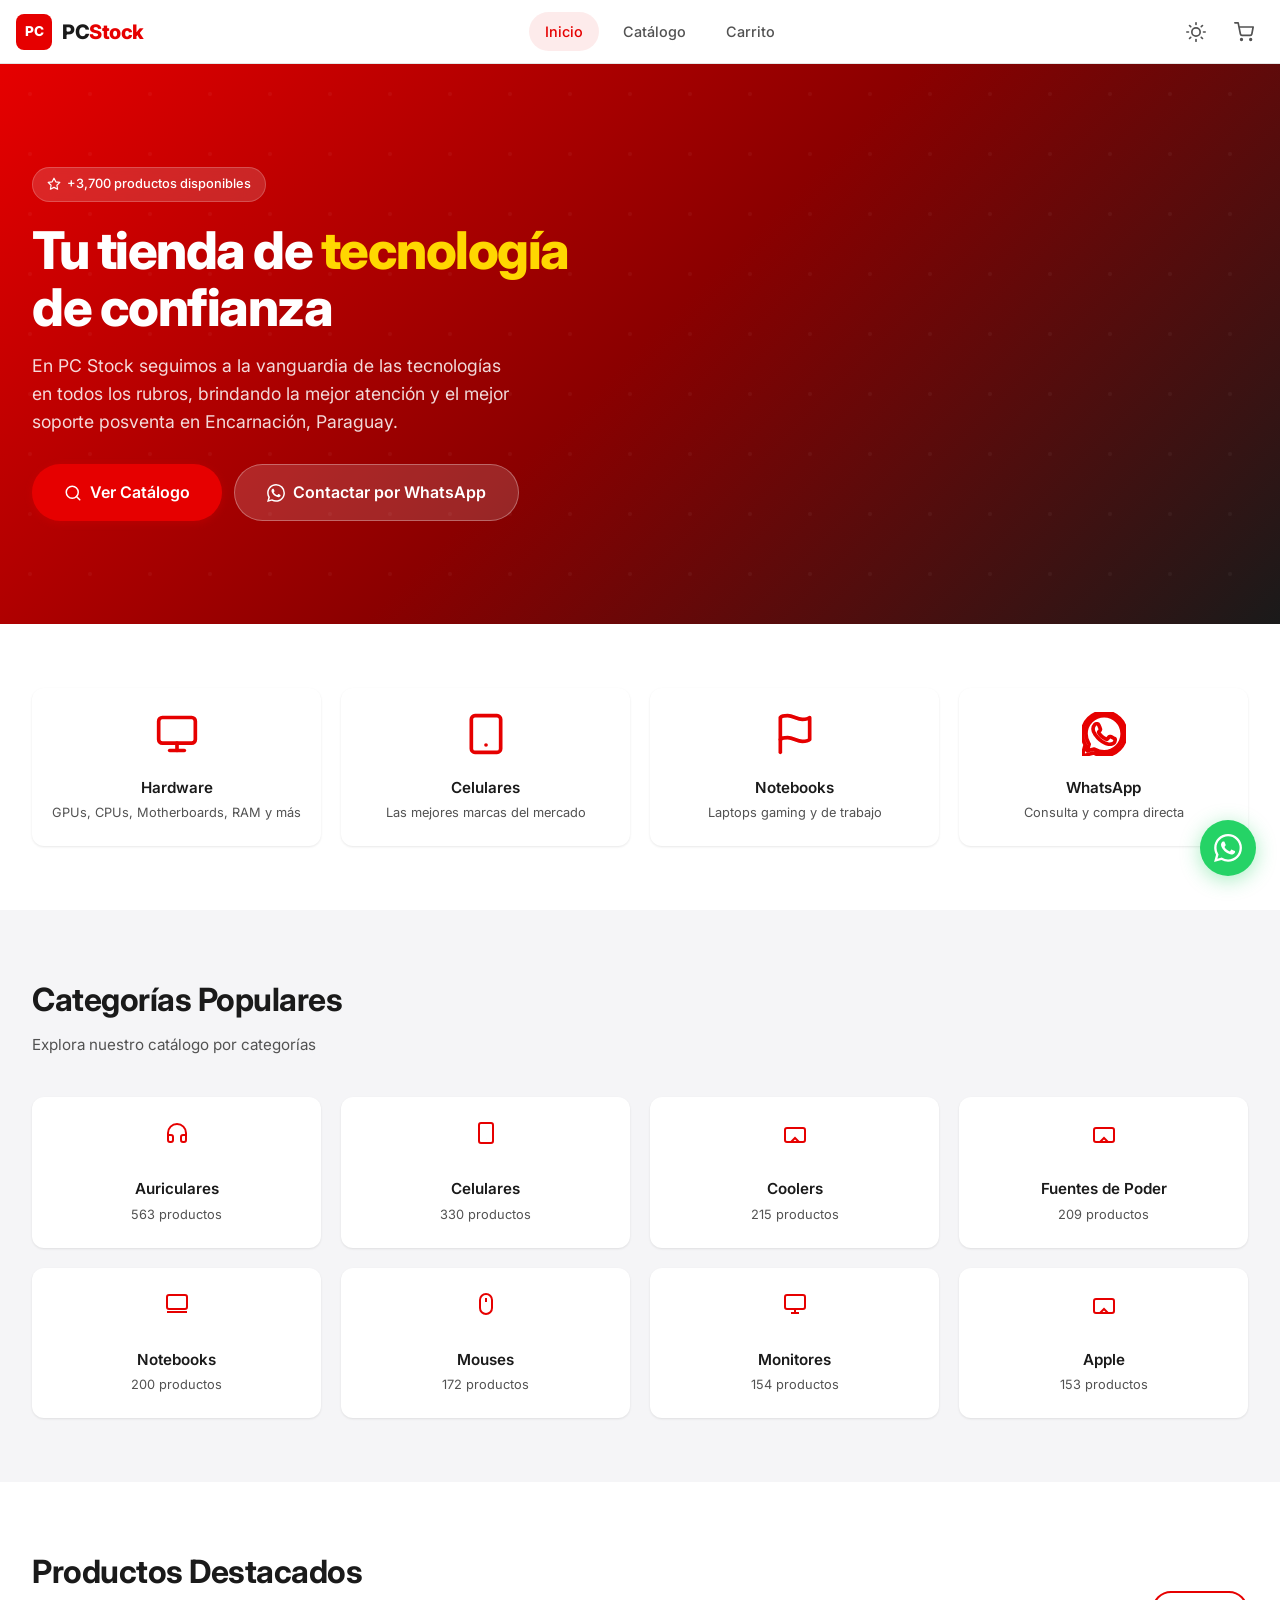
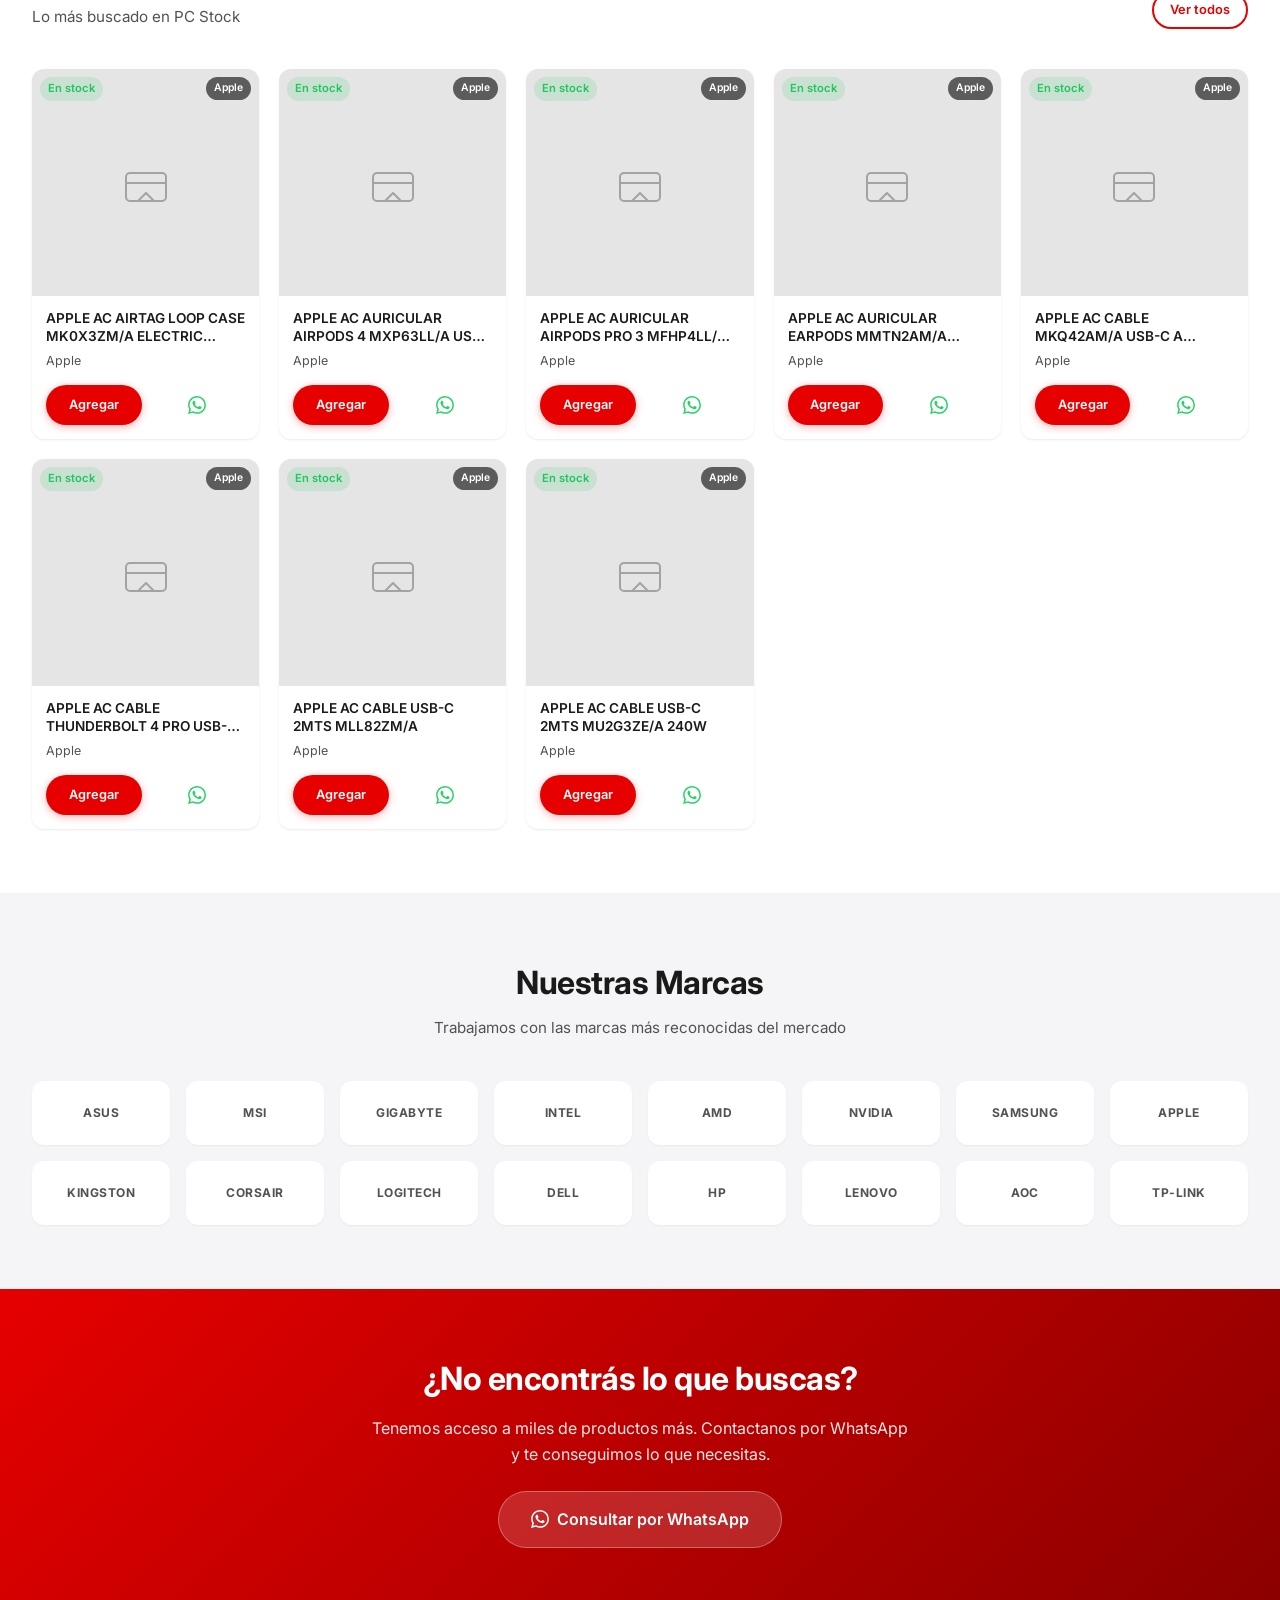
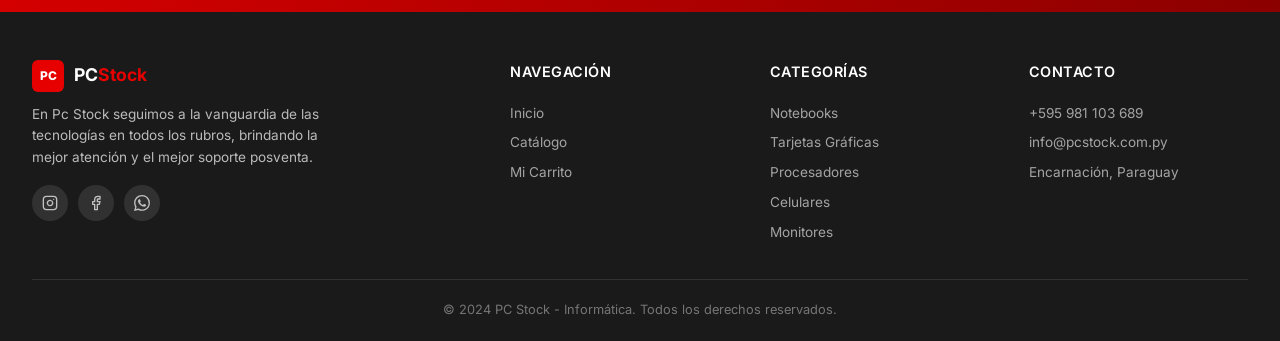
==== index.html @ 485fb44c "feat: catálogo completo PC Stock - 3720 productos, búsqueda, filtros, carrito, WhatsApp" ====
<!DOCTYPE html>
<html lang="es" data-theme="light">
<head>
  <meta charset="UTF-8">
  <meta name="viewport" content="width=device-width, initial-scale=1.0">
  <meta name="description" content="PC Stock - Tu tienda de tecnología y computación en Encarnación, Paraguay. Catálogo de productos de hardware, notebooks, celulares y más.">
  <meta name="theme-color" content="#E60000">
  <title>PC Stock - Tecnología y Computación | Encarnación, Paraguay</title>
  <link rel="icon" type="image/png" href="assets/images/favicon.png">
  <link rel="preconnect" href="https://fonts.googleapis.com">
  <link rel="preconnect" href="https://fonts.gstatic.com" crossorigin>
  <link href="https://fonts.googleapis.com/css2?family=Inter:wght@400;500;600;700;800&display=swap" rel="stylesheet">
  <link rel="stylesheet" href="assets/css/style.css">
</head>
<body>
  <!-- Header -->
  <header class="header" id="header">
    <div class="header-inner">
      <a href="index.html" class="header-logo" aria-label="PC Stock - Inicio">
        <div class="header-logo-icon">PC</div>
        <div class="header-logo-text">PC<span>Stock</span></div>
      </a>

      <nav class="header-nav" aria-label="Navegación principal">
        <a href="index.html" class="active">Inicio</a>
        <a href="catalogo.html">Catálogo</a>
        <a href="carrito.html">Carrito</a>
      </nav>

      <div class="header-actions">
        <button class="btn-icon" id="themeToggle" aria-label="Cambiar tema">
          <svg class="sun-icon" xmlns="http://www.w3.org/2000/svg" width="20" height="20" viewBox="0 0 24 24" fill="none" stroke="currentColor" stroke-width="2" stroke-linecap="round" stroke-linejoin="round"><circle cx="12" cy="12" r="5"/><line x1="12" y1="1" x2="12" y2="3"/><line x1="12" y1="21" x2="12" y2="23"/><line x1="4.22" y1="4.22" x2="5.64" y2="5.64"/><line x1="18.36" y1="18.36" x2="19.78" y2="19.78"/><line x1="1" y1="12" x2="3" y2="12"/><line x1="21" y1="12" x2="23" y2="12"/><line x1="4.22" y1="19.78" x2="5.64" y2="18.36"/><line x1="18.36" y1="5.64" x2="19.78" y2="4.22"/></svg>
          <svg class="moon-icon" style="display:none" xmlns="http://www.w3.org/2000/svg" width="20" height="20" viewBox="0 0 24 24" fill="none" stroke="currentColor" stroke-width="2" stroke-linecap="round" stroke-linejoin="round"><path d="M21 12.79A9 9 0 1 1 11.21 3 7 7 0 0 0 21 12.79z"/></svg>
        </button>
        <a href="carrito.html" class="btn-icon" aria-label="Carrito de compras">
          <svg xmlns="http://www.w3.org/2000/svg" width="20" height="20" viewBox="0 0 24 24" fill="none" stroke="currentColor" stroke-width="2" stroke-linecap="round" stroke-linejoin="round"><circle cx="9" cy="21" r="1"/><circle cx="20" cy="21" r="1"/><path d="M1 1h4l2.68 13.39a2 2 0 0 0 2 1.61h9.72a2 2 0 0 0 2-1.61L23 6H6"/></svg>
          <span class="cart-badge" id="cartBadgeHome">0</span>
        </a>
        <button class="mobile-menu-btn" id="mobileMenuBtn" aria-label="Abrir menú" aria-expanded="false">
          <svg xmlns="http://www.w3.org/2000/svg" width="22" height="22" viewBox="0 0 24 24" fill="none" stroke="currentColor" stroke-width="2" stroke-linecap="round" stroke-linejoin="round"><line x1="3" y1="6" x2="21" y2="6"/><line x1="3" y1="12" x2="21" y2="12"/><line x1="3" y1="18" x2="21" y2="18"/></svg>
        </button>
      </div>
    </div>

    <!-- Mobile Nav -->
    <nav class="mobile-nav" id="mobileNav" aria-label="Navegación móvil">
      <a href="index.html">
        <svg xmlns="http://www.w3.org/2000/svg" width="20" height="20" viewBox="0 0 24 24" fill="none" stroke="currentColor" stroke-width="2" stroke-linecap="round" stroke-linejoin="round"><path d="M3 9l9-7 9 7v11a2 2 0 0 1-2 2H5a2 2 0 0 1-2-2z"/><polyline points="9 22 9 12 15 12 15 22"/></svg>
        Inicio
      </a>
      <a href="catalogo.html">
        <svg xmlns="http://www.w3.org/2000/svg" width="20" height="20" viewBox="0 0 24 24" fill="none" stroke="currentColor" stroke-width="2" stroke-linecap="round" stroke-linejoin="round"><rect x="3" y="3" width="7" height="7"/><rect x="14" y="3" width="7" height="7"/><rect x="14" y="14" width="7" height="7"/><rect x="3" y="14" width="7" height="7"/></svg>
        Catálogo
      </a>
      <a href="carrito.html">
        <svg xmlns="http://www.w3.org/2000/svg" width="20" height="20" viewBox="0 0 24 24" fill="none" stroke="currentColor" stroke-width="2" stroke-linecap="round" stroke-linejoin="round"><circle cx="9" cy="21" r="1"/><circle cx="20" cy="21" r="1"/><path d="M1 1h4l2.68 13.39a2 2 0 0 0 2 1.61h9.72a2 2 0 0 0 2-1.61L23 6H6"/></svg>
        Carrito
      </a>
    </nav>
  </header>

  <main>
    <!-- Hero Section -->
    <section class="hero">
      <div class="container">
        <div class="hero-content">
          <div class="hero-badge">
            <svg xmlns="http://www.w3.org/2000/svg" width="14" height="14" viewBox="0 0 24 24" fill="none" stroke="currentColor" stroke-width="2" stroke-linecap="round" stroke-linejoin="round"><polygon points="12 2 15.09 8.26 22 9.27 17 14.14 18.18 21.02 12 17.77 5.82 21.02 7 14.14 2 9.27 8.91 8.26 12 2"/></svg>
            +3,700 productos disponibles
          </div>
          <h1 class="hero-title">
            Tu tienda de <span class="highlight">tecnología</span> de confianza
          </h1>
          <p class="hero-description">
            En PC Stock seguimos a la vanguardia de las tecnologías en todos los rubros, brindando la mejor atención y el mejor soporte posventa en Encarnación, Paraguay.
          </p>
          <div class="hero-actions">
            <a href="catalogo.html" class="btn btn-primary btn-lg">
              <svg xmlns="http://www.w3.org/2000/svg" width="18" height="18" viewBox="0 0 24 24" fill="none" stroke="currentColor" stroke-width="2" stroke-linecap="round" stroke-linejoin="round"><circle cx="11" cy="11" r="8"/><line x1="21" y1="21" x2="16.65" y2="16.65"/></svg>
              Ver Catálogo
            </a>
            <a href="https://wa.me/595981103689?text=Hola%2C%20quiero%20información%20sobre%20productos" target="_blank" rel="noopener" class="btn btn-secondary btn-lg">
              <svg xmlns="http://www.w3.org/2000/svg" width="18" height="18" viewBox="0 0 24 24" fill="currentColor"><path d="M17.472 14.382c-.297-.149-1.758-.867-2.03-.967-.273-.099-.471-.148-.67.15-.197.297-.767.966-.94 1.164-.173.199-.347.223-.644.075-.297-.15-1.255-.463-2.39-1.475-.883-.788-1.48-1.761-1.653-2.059-.173-.297-.018-.458.13-.606.134-.133.298-.347.446-.52.149-.174.198-.298.298-.497.099-.198.05-.371-.025-.52-.075-.149-.669-1.612-.916-2.207-.242-.579-.487-.5-.669-.51-.173-.008-.371-.01-.57-.01-.198 0-.52.074-.792.372-.272.297-1.04 1.016-1.04 2.479 0 1.462 1.065 2.875 1.213 3.074.149.198 2.096 3.2 5.077 4.487.709.306 1.262.489 1.694.625.712.227 1.36.195 1.871.118.571-.085 1.758-.719 2.006-1.413.248-.694.248-1.289.173-1.413-.074-.124-.272-.198-.57-.347m-5.421 7.403h-.004a9.87 9.87 0 01-5.031-1.378l-.361-.214-3.741.982.998-3.648-.235-.374a9.86 9.86 0 01-1.51-5.26c.001-5.45 4.436-9.884 9.888-9.884 2.64 0 5.122 1.03 6.988 2.898a9.825 9.825 0 012.893 6.994c-.003 5.45-4.437 9.884-9.885 9.884m8.413-18.297A11.815 11.815 0 0012.05 0C5.495 0 .16 5.335.157 11.892c0 2.096.547 4.142 1.588 5.945L.057 24l6.305-1.654a11.882 11.882 0 005.683 1.448h.005c6.554 0 11.89-5.335 11.893-11.893a11.821 11.821 0 00-3.48-8.413z"/></svg>
              Contactar por WhatsApp
            </a>
          </div>
        </div>
      </div>
    </section>

    <!-- Features Section -->
    <section class="section" style="background: var(--bg-card);">
      <div class="container">
        <div class="features-grid">
          <div class="feature-card">
            <svg class="feature-icon" xmlns="http://www.w3.org/2000/svg" viewBox="0 0 24 24" fill="none" stroke="currentColor" stroke-width="2" stroke-linecap="round" stroke-linejoin="round"><rect x="2" y="3" width="20" height="14" rx="2" ry="2"/><line x1="8" y1="21" x2="16" y2="21"/><line x1="12" y1="17" x2="12" y2="21"/></svg>
            <h3>Hardware</h3>
            <p>GPUs, CPUs, Motherboards, RAM y más</p>
          </div>
          <div class="feature-card">
            <svg class="feature-icon" xmlns="http://www.w3.org/2000/svg" viewBox="0 0 24 24" fill="none" stroke="currentColor" stroke-width="2" stroke-linecap="round" stroke-linejoin="round"><rect x="4" y="2" width="16" height="20" rx="2" ry="2"/><line x1="12" y1="18" x2="12.01" y2="18"/></svg>
            <h3>Celulares</h3>
            <p>Las mejores marcas del mercado</p>
          </div>
          <div class="feature-card">
            <svg class="feature-icon" xmlns="http://www.w3.org/2000/svg" viewBox="0 0 24 24" fill="none" stroke="currentColor" stroke-width="2" stroke-linecap="round" stroke-linejoin="round"><path d="M4 15s1-1 4-1 5 2 8 2 4-1 4-1V3s-1 1-4 1-5-2-8-2-4 1-4 1z"/><line x1="4" y1="22" x2="4" y2="15"/></svg>
            <h3>Notebooks</h3>
            <p>Laptops gaming y de trabajo</p>
          </div>
          <div class="feature-card">
            <svg class="feature-icon" xmlns="http://www.w3.org/2000/svg" viewBox="0 0 24 24" fill="none" stroke="currentColor" stroke-width="2" stroke-linecap="round" stroke-linejoin="round"><path d="M17.472 14.382c-.297-.149-1.758-.867-2.03-.967-.273-.099-.471-.148-.67.15-.197.297-.767.966-.94 1.164-.173.199-.347.223-.644.075-.297-.15-1.255-.463-2.39-1.475-.883-.788-1.48-1.761-1.653-2.059-.173-.297-.018-.458.13-.606.134-.133.298-.347.446-.52.149-.174.198-.298.298-.497.099-.198.05-.371-.025-.52-.075-.149-.669-1.612-.916-2.207-.242-.579-.487-.5-.669-.51-.173-.008-.371-.01-.57-.01-.198 0-.52.074-.792.372-.272.297-1.04 1.016-1.04 2.479 0 1.462 1.065 2.875 1.213 3.074.149.198 2.096 3.2 5.077 4.487.709.306 1.262.489 1.694.625.712.227 1.36.195 1.871.118.571-.085 1.758-.719 2.006-1.413.248-.694.248-1.289.173-1.413-.074-.124-.272-.198-.57-.347m-5.421 7.403h-.004a9.87 9.87 0 01-5.031-1.378l-.361-.214-3.741.982.998-3.648-.235-.374a9.86 9.86 0 01-1.51-5.26c.001-5.45 4.436-9.884 9.888-9.884 2.64 0 5.122 1.03 6.988 2.898a9.825 9.825 0 012.893 6.994c-.003 5.45-4.437 9.884-9.885 9.884m8.413-18.297A11.815 11.815 0 0012.05 0C5.495 0 .16 5.335.157 11.892c0 2.096.547 4.142 1.588 5.945L.057 24l6.305-1.654a11.882 11.882 0 005.683 1.448h.005c6.554 0 11.89-5.335 11.893-11.893a11.821 11.821 0 00-3.48-8.413z"/></svg>
            <h3>WhatsApp</h3>
            <p>Consulta y compra directa</p>
          </div>
        </div>
      </div>
    </section>

    <!-- Popular Categories -->
    <section class="section">
      <div class="container">
        <div class="section-header">
          <h2 class="section-title">Categorías Populares</h2>
          <p class="section-subtitle">Explora nuestro catálogo por categorías</p>
        </div>
        <div class="features-grid" id="homeCategories">
          <!-- Rendered by JS -->
        </div>
      </div>
    </section>

    <!-- Featured Products -->
    <section class="section" style="background: var(--bg-card);">
      <div class="container">
        <div class="section-header" style="display:flex; justify-content:space-between; align-items:flex-end; flex-wrap:wrap; gap:12px;">
          <div>
            <h2 class="section-title">Productos Destacados</h2>
            <p class="section-subtitle">Lo más buscado en PC Stock</p>
          </div>
          <a href="catalogo.html" class="btn btn-outline btn-sm">Ver todos</a>
        </div>
        <div class="product-grid" id="featuredProducts">
          <!-- Skeleton loading -->
          <div class="skeleton-card"><div class="skeleton skeleton-image"></div><div class="skeleton-body"><div class="skeleton skeleton-text"></div><div class="skeleton skeleton-text-sm"></div><div class="skeleton skeleton-btn"></div></div></div>
          <div class="skeleton-card"><div class="skeleton skeleton-image"></div><div class="skeleton-body"><div class="skeleton skeleton-text"></div><div class="skeleton skeleton-text-sm"></div><div class="skeleton skeleton-btn"></div></div></div>
          <div class="skeleton-card"><div class="skeleton skeleton-image"></div><div class="skeleton-body"><div class="skeleton skeleton-text"></div><div class="skeleton skeleton-text-sm"></div><div class="skeleton skeleton-btn"></div></div></div>
          <div class="skeleton-card"><div class="skeleton skeleton-image"></div><div class="skeleton-body"><div class="skeleton skeleton-text"></div><div class="skeleton skeleton-text-sm"></div><div class="skeleton skeleton-btn"></div></div></div>
        </div>
      </div>
    </section>

    <!-- Brands Section -->
    <section class="section">
      <div class="container">
        <div class="section-header text-center">
          <h2 class="section-title">Nuestras Marcas</h2>
          <p class="section-subtitle" style="margin: 0 auto;">Trabajamos con las marcas más reconocidas del mercado</p>
        </div>
        <div class="brands-grid" id="brandsGrid">
          <div class="brand-item">ASUS</div>
          <div class="brand-item">MSI</div>
          <div class="brand-item">Gigabyte</div>
          <div class="brand-item">Intel</div>
          <div class="brand-item">AMD</div>
          <div class="brand-item">NVIDIA</div>
          <div class="brand-item">Samsung</div>
          <div class="brand-item">Apple</div>
          <div class="brand-item">Kingston</div>
          <div class="brand-item">Corsair</div>
          <div class="brand-item">Logitech</div>
          <div class="brand-item">Dell</div>
          <div class="brand-item">HP</div>
          <div class="brand-item">Lenovo</div>
          <div class="brand-item">AOC</div>
          <div class="brand-item">TP-Link</div>
        </div>
      </div>
    </section>

    <!-- CTA Section -->
    <section class="section" style="background: linear-gradient(135deg, var(--color-primary) 0%, #8B0000 100%); color: white;">
      <div class="container" style="text-align: center; max-width: 600px;">
        <h2 class="section-title" style="color: white; margin-bottom: 12px;">¿No encontrás lo que buscas?</h2>
        <p style="font-size: 1rem; opacity: 0.9; margin-bottom: 24px; line-height: 1.6;">
          Tenemos acceso a miles de productos más. Contactanos por WhatsApp y te conseguimos lo que necesitas.
        </p>
        <a href="https://wa.me/595981103689?text=Hola%2C%20busco%20un%20producto%20que%20no%20vi%20en%20el%20catálogo" target="_blank" rel="noopener" class="btn btn-secondary btn-lg">
          <svg xmlns="http://www.w3.org/2000/svg" width="18" height="18" viewBox="0 0 24 24" fill="currentColor"><path d="M17.472 14.382c-.297-.149-1.758-.867-2.03-.967-.273-.099-.471-.148-.67.15-.197.297-.767.966-.94 1.164-.173.199-.347.223-.644.075-.297-.15-1.255-.463-2.39-1.475-.883-.788-1.48-1.761-1.653-2.059-.173-.297-.018-.458.13-.606.134-.133.298-.347.446-.52.149-.174.198-.298.298-.497.099-.198.05-.371-.025-.52-.075-.149-.669-1.612-.916-2.207-.242-.579-.487-.5-.669-.51-.173-.008-.371-.01-.57-.01-.198 0-.52.074-.792.372-.272.297-1.04 1.016-1.04 2.479 0 1.462 1.065 2.875 1.213 3.074.149.198 2.096 3.2 5.077 4.487.709.306 1.262.489 1.694.625.712.227 1.36.195 1.871.118.571-.085 1.758-.719 2.006-1.413.248-.694.248-1.289.173-1.413-.074-.124-.272-.198-.57-.347m-5.421 7.403h-.004a9.87 9.87 0 01-5.031-1.378l-.361-.214-3.741.982.998-3.648-.235-.374a9.86 9.86 0 01-1.51-5.26c.001-5.45 4.436-9.884 9.888-9.884 2.64 0 5.122 1.03 6.988 2.898a9.825 9.825 0 012.893 6.994c-.003 5.45-4.437 9.884-9.885 9.884m8.413-18.297A11.815 11.815 0 0012.05 0C5.495 0 .16 5.335.157 11.892c0 2.096.547 4.142 1.588 5.945L.057 24l6.305-1.654a11.882 11.882 0 005.683 1.448h.005c6.554 0 11.89-5.335 11.893-11.893a11.821 11.821 0 00-3.48-8.413z"/></svg>
          Consultar por WhatsApp
        </a>
      </div>
    </section>
  </main>

  <!-- Footer -->
  <footer class="footer">
    <div class="container">
      <div class="footer-grid">
        <div>
          <div class="footer-brand">
            <div class="footer-brand-icon">PC</div>
            <div class="footer-brand-text">PC<span>Stock</span></div>
          </div>
          <p class="footer-desc">En Pc Stock seguimos a la vanguardia de las tecnologías en todos los rubros, brindando la mejor atención y el mejor soporte posventa.</p>
          <div class="footer-social">
            <a href="https://www.instagram.com/pcstockpy/" target="_blank" rel="noopener" aria-label="Instagram">
              <svg xmlns="http://www.w3.org/2000/svg" width="16" height="16" viewBox="0 0 24 24" fill="none" stroke="currentColor" stroke-width="2" stroke-linecap="round" stroke-linejoin="round"><rect x="2" y="2" width="20" height="20" rx="5" ry="5"/><path d="M16 11.37A4 4 0 1 1 12.63 8 4 4 0 0 1 16 11.37z"/><line x1="17.5" y1="6.5" x2="17.51" y2="6.5"/></svg>
            </a>
            <a href="https://www.facebook.com/pcstockpy" target="_blank" rel="noopener" aria-label="Facebook">
              <svg xmlns="http://www.w3.org/2000/svg" width="16" height="16" viewBox="0 0 24 24" fill="none" stroke="currentColor" stroke-width="2" stroke-linecap="round" stroke-linejoin="round"><path d="M18 2h-3a5 5 0 0 0-5 5v3H7v4h3v8h4v-8h3l1-4h-4V7a1 1 0 0 1 1-1h3z"/></svg>
            </a>
            <a href="https://wa.me/595981103689" target="_blank" rel="noopener" aria-label="WhatsApp">
              <svg xmlns="http://www.w3.org/2000/svg" width="16" height="16" viewBox="0 0 24 24" fill="currentColor"><path d="M17.472 14.382c-.297-.149-1.758-.867-2.03-.967-.273-.099-.471-.148-.67.15-.197.297-.767.966-.94 1.164-.173.199-.347.223-.644.075-.297-.15-1.255-.463-2.39-1.475-.883-.788-1.48-1.761-1.653-2.059-.173-.297-.018-.458.13-.606.134-.133.298-.347.446-.52.149-.174.198-.298.298-.497.099-.198.05-.371-.025-.52-.075-.149-.669-1.612-.916-2.207-.242-.579-.487-.5-.669-.51-.173-.008-.371-.01-.57-.01-.198 0-.52.074-.792.372-.272.297-1.04 1.016-1.04 2.479 0 1.462 1.065 2.875 1.213 3.074.149.198 2.096 3.2 5.077 4.487.709.306 1.262.489 1.694.625.712.227 1.36.195 1.871.118.571-.085 1.758-.719 2.006-1.413.248-.694.248-1.289.173-1.413-.074-.124-.272-.198-.57-.347m-5.421 7.403h-.004a9.87 9.87 0 01-5.031-1.378l-.361-.214-3.741.982.998-3.648-.235-.374a9.86 9.86 0 01-1.51-5.26c.001-5.45 4.436-9.884 9.888-9.884 2.64 0 5.122 1.03 6.988 2.898a9.825 9.825 0 012.893 6.994c-.003 5.45-4.437 9.884-9.885 9.884m8.413-18.297A11.815 11.815 0 0012.05 0C5.495 0 .16 5.335.157 11.892c0 2.096.547 4.142 1.588 5.945L.057 24l6.305-1.654a11.882 11.882 0 005.683 1.448h.005c6.554 0 11.89-5.335 11.893-11.893a11.821 11.821 0 00-3.48-8.413z"/></svg>
            </a>
          </div>
        </div>
        <div>
          <h3 class="footer-title">Navegación</h3>
          <div class="footer-links">
            <a href="index.html">Inicio</a>
            <a href="catalogo.html">Catálogo</a>
            <a href="carrito.html">Mi Carrito</a>
          </div>
        </div>
        <div>
          <h3 class="footer-title">Categorías</h3>
          <div class="footer-links">
            <a href="catalogo.html?cat=Notebooks">Notebooks</a>
            <a href="catalogo.html?cat=Tarjetas+Gráficas">Tarjetas Gráficas</a>
            <a href="catalogo.html?cat=Procesadores">Procesadores</a>
            <a href="catalogo.html?cat=Celulares">Celulares</a>
            <a href="catalogo.html?cat=Monitores">Monitores</a>
          </div>
        </div>
        <div>
          <h3 class="footer-title">Contacto</h3>
          <div class="footer-links">
            <a href="https://wa.me/595981103689" target="_blank" rel="noopener">+595 981 103 689</a>
            <a href="mailto:info@pcstock.com.py">info@pcstock.com.py</a>
            <a href="https://maps.google.com/?q=Encarnacion+Paraguay" target="_blank" rel="noopener">Encarnación, Paraguay</a>
          </div>
        </div>
      </div>
      <div class="footer-bottom">
        &copy; 2024 PC Stock - Informática. Todos los derechos reservados.
      </div>
    </div>
  </footer>

  <!-- Floating WhatsApp -->
  <a href="https://wa.me/595981103689?text=Hola%2C%20quiero%20información%20sobre%20un%20producto" target="_blank" rel="noopener" class="whatsapp-float" aria-label="Contactar por WhatsApp">
    <svg xmlns="http://www.w3.org/2000/svg" width="28" height="28" viewBox="0 0 24 24" fill="currentColor"><path d="M17.472 14.382c-.297-.149-1.758-.867-2.03-.967-.273-.099-.471-.148-.67.15-.197.297-.767.966-.94 1.164-.173.199-.347.223-.644.075-.297-.15-1.255-.463-2.39-1.475-.883-.788-1.48-1.761-1.653-2.059-.173-.297-.018-.458.13-.606.134-.133.298-.347.446-.52.149-.174.198-.298.298-.497.099-.198.05-.371-.025-.52-.075-.149-.669-1.612-.916-2.207-.242-.579-.487-.5-.669-.51-.173-.008-.371-.01-.57-.01-.198 0-.52.074-.792.372-.272.297-1.04 1.016-1.04 2.479 0 1.462 1.065 2.875 1.213 3.074.149.198 2.096 3.2 5.077 4.487.709.306 1.262.489 1.694.625.712.227 1.36.195 1.871.118.571-.085 1.758-.719 2.006-1.413.248-.694.248-1.289.173-1.413-.074-.124-.272-.198-.57-.347m-5.421 7.403h-.004a9.87 9.87 0 01-5.031-1.378l-.361-.214-3.741.982.998-3.648-.235-.374a9.86 9.86 0 01-1.51-5.26c.001-5.45 4.436-9.884 9.888-9.884 2.64 0 5.122 1.03 6.988 2.898a9.825 9.825 0 012.893 6.994c-.003 5.45-4.437 9.884-9.885 9.884m8.413-18.297A11.815 11.815 0 0012.05 0C5.495 0 .16 5.335.157 11.892c0 2.096.547 4.142 1.588 5.945L.057 24l6.305-1.654a11.882 11.882 0 005.683 1.448h.005c6.554 0 11.89-5.335 11.893-11.893a11.821 11.821 0 00-3.48-8.413z"/></svg>
  </a>

  <!-- Toast Container -->
  <div class="toast-container" id="toastContainer"></div>

  <script src="assets/js/app.js"></script>
  <script src="assets/js/cart.js"></script>
  <script>
    // Init home page
    document.addEventListener('DOMContentLoaded', () => {
      PCS.initTheme();
      PCS.initMobileMenu();
      PCS.initCartBadge();
      PCS.loadHomeCategories();
      PCS.loadFeaturedProducts();
    });
  </script>
</body>
</html>
---- assets/css/style.css ----
/* ============================================
   PC Stock - Catalogo de Productos
   Style System v1.0
   ============================================ */

/* === CSS Custom Properties === */
:root {
  /* Brand Colors */
  --color-primary: #E60000;
  --color-primary-dark: #B80000;
  --color-primary-light: #FF1A1A;
  --color-primary-rgb: 230, 0, 0;

  /* Neutrals */
  --color-black: #1a1a1a;
  --color-dark: #2d2d2d;
  --color-gray-700: #404040;
  --color-gray-600: #525252;
  --color-gray-500: #737373;
  --color-gray-400: #a3a3a3;
  --color-gray-300: #d4d4d4;
  --color-gray-200: #e5e5e5;
  --color-gray-100: #f5f5f7;
  --color-white: #ffffff;

  /* Accent */
  --color-whatsapp: #25D366;
  --color-whatsapp-dark: #1DA851;

  /* Semantic */
  --color-success: #22c55e;
  --color-warning: #f59e0b;
  --color-error: #ef4444;
  --color-info: #3b82f6;

  /* Backgrounds */
  --bg-body: #f5f5f7;
  --bg-card: #ffffff;
  --bg-header: rgba(255, 255, 255, 0.92);
  --bg-footer: #1a1a1a;
  --bg-overlay: rgba(0, 0, 0, 0.5);
  --bg-skeleton: #e5e5e5;
  --bg-skeleton-shine: #f5f5f5;

  /* Text */
  --text-primary: #1a1a1a;
  --text-secondary: #525252;
  --text-muted: #a3a3a3;
  --text-inverse: #ffffff;
  --text-link: #E60000;

  /* Borders */
  --border-color: #e5e5e5;
  --border-radius-sm: 8px;
  --border-radius-md: 12px;
  --border-radius-lg: 16px;
  --border-radius-xl: 24px;
  --border-radius-full: 9999px;

  /* Shadows */
  --shadow-sm: 0 1px 2px rgba(0, 0, 0, 0.05);
  --shadow-md: 0 4px 12px rgba(0, 0, 0, 0.08);
  --shadow-lg: 0 8px 30px rgba(0, 0, 0, 0.12);
  --shadow-xl: 0 20px 60px rgba(0, 0, 0, 0.15);
  --shadow-card: 0 1px 3px rgba(0, 0, 0, 0.06), 0 1px 2px rgba(0, 0, 0, 0.04);
  --shadow-card-hover: 0 10px 40px rgba(0, 0, 0, 0.12);

  /* Typography */
  --font-family: 'Inter', -apple-system, BlinkMacSystemFont, 'Segoe UI', Roboto, 'Helvetica Neue', Arial, sans-serif;
  --font-mono: 'SF Mono', 'Fira Code', 'Fira Mono', 'Roboto Mono', monospace;

  /* Spacing */
  --header-height: 64px;
  --container-max: 1280px;
  --container-padding: 16px;

  /* Transitions */
  --transition-fast: 150ms ease;
  --transition-base: 250ms ease;
  --transition-slow: 400ms ease;

  /* Z-index layers */
  --z-dropdown: 100;
  --z-sticky: 200;
  --z-overlay: 300;
  --z-modal: 400;
  --z-toast: 500;
  --z-whatsapp: 999;
}

/* === Dark Mode === */
[data-theme="dark"] {
  --bg-body: #0a0a0a;
  --bg-card: #1a1a1a;
  --bg-header: rgba(10, 10, 10, 0.92);
  --bg-footer: #050505;
  --bg-skeleton: #2a2a2a;
  --bg-skeleton-shine: #333333;

  --text-primary: #e5e5e5;
  --text-secondary: #a3a3a3;
  --text-muted: #737373;
  --text-inverse: #1a1a1a;

  --border-color: #2a2a2a;

  --shadow-sm: 0 1px 2px rgba(0, 0, 0, 0.2);
  --shadow-md: 0 4px 12px rgba(0, 0, 0, 0.3);
  --shadow-lg: 0 8px 30px rgba(0, 0, 0, 0.4);
  --shadow-card: 0 1px 3px rgba(0, 0, 0, 0.2);
  --shadow-card-hover: 0 10px 40px rgba(0, 0, 0, 0.4);
}

/* === Reset & Base === */
*, *::before, *::after {
  margin: 0;
  padding: 0;
  box-sizing: border-box;
}

html {
  scroll-behavior: smooth;
  -webkit-text-size-adjust: 100%;
  font-size: 16px;
}

body {
  font-family: var(--font-family);
  background-color: var(--bg-body);
  color: var(--text-primary);
  line-height: 1.6;
  min-height: 100vh;
  display: flex;
  flex-direction: column;
  -webkit-font-smoothing: antialiased;
  -moz-osx-font-smoothing: grayscale;
  transition: background-color var(--transition-base), color var(--transition-base);
}

main {
  flex: 1;
}

a {
  color: var(--text-link);
  text-decoration: none;
  transition: color var(--transition-fast);
}

a:hover {
  color: var(--color-primary-dark);
}

img {
  max-width: 100%;
  height: auto;
  display: block;
}

button {
  cursor: pointer;
  border: none;
  background: none;
  font-family: inherit;
  font-size: inherit;
}

input, select, textarea {
  font-family: inherit;
  font-size: inherit;
}

ul, ol {
  list-style: none;
}

/* === Scrollbar === */
::-webkit-scrollbar {
  width: 8px;
  height: 8px;
}

::-webkit-scrollbar-track {
  background: transparent;
}

::-webkit-scrollbar-thumb {
  background: var(--color-gray-400);
  border-radius: 4px;
}

::-webkit-scrollbar-thumb:hover {
  background: var(--color-gray-500);
}

/* === Container === */
.container {
  width: 100%;
  max-width: var(--container-max);
  margin: 0 auto;
  padding: 0 var(--container-padding);
}

@media (min-width: 768px) {
  .container {
    padding: 0 24px;
  }
}

@media (min-width: 1024px) {
  .container {
    padding: 0 32px;
  }
}

/* === Animations === */
@keyframes fadeIn {
  from { opacity: 0; }
  to { opacity: 1; }
}

@keyframes fadeInUp {
  from {
    opacity: 0;
    transform: translateY(20px);
  }
  to {
    opacity: 1;
    transform: translateY(0);
  }
}

@keyframes fadeInDown {
  from {
    opacity: 0;
    transform: translateY(-10px);
  }
  to {
    opacity: 1;
    transform: translateY(0);
  }
}

@keyframes slideInRight {
  from {
    opacity: 0;
    transform: translateX(100%);
  }
  to {
    opacity: 1;
    transform: translateX(0);
  }
}

@keyframes slideOutRight {
  from {
    opacity: 1;
    transform: translateX(0);
  }
  to {
    opacity: 0;
    transform: translateX(100%);
  }
}

@keyframes shimmer {
  0% { background-position: -200% 0; }
  100% { background-position: 200% 0; }
}

@keyframes pulse {
  0%, 100% { transform: scale(1); }
  50% { transform: scale(1.05); }
}

@keyframes whatsappPulse {
  0% {
    box-shadow: 0 0 0 0 rgba(37, 211, 102, 0.5);
  }
  70% {
    box-shadow: 0 0 0 15px rgba(37, 211, 102, 0);
  }
  100% {
    box-shadow: 0 0 0 0 rgba(37, 211, 102, 0);
  }
}

@keyframes spin {
  to { transform: rotate(360deg); }
}

@keyframes bounce {
  0%, 100% { transform: translateY(0); }
  50% { transform: translateY(-4px); }
}

@keyframes scaleIn {
  from {
    opacity: 0;
    transform: scale(0.9);
  }
  to {
    opacity: 1;
    transform: scale(1);
  }
}

/* Reduced Motion */
@media (prefers-reduced-motion: reduce) {
  *, *::before, *::after {
    animation-duration: 0.01ms !important;
    animation-iteration-count: 1 !important;
    transition-duration: 0.01ms !important;
    scroll-behavior: auto !important;
  }
}

/* === Header === */
.header {
  position: sticky;
  top: 0;
  left: 0;
  right: 0;
  height: var(--header-height);
  background: var(--bg-header);
  backdrop-filter: blur(20px);
  -webkit-backdrop-filter: blur(20px);
  border-bottom: 1px solid var(--border-color);
  z-index: var(--z-sticky);
  transition: background-color var(--transition-base), border-color var(--transition-base);
}

.header-inner {
  display: flex;
  align-items: center;
  justify-content: space-between;
  height: 100%;
  max-width: var(--container-max);
  margin: 0 auto;
  padding: 0 var(--container-padding);
}

.header-logo {
  display: flex;
  align-items: center;
  gap: 10px;
  text-decoration: none;
  color: var(--text-primary);
}

.header-logo-icon {
  width: 36px;
  height: 36px;
  background: var(--color-primary);
  border-radius: var(--border-radius-sm);
  display: flex;
  align-items: center;
  justify-content: center;
  color: white;
  font-weight: 800;
  font-size: 0.85rem;
  letter-spacing: -0.5px;
  flex-shrink: 0;
}

.header-logo-text {
  font-size: 1.25rem;
  font-weight: 800;
  letter-spacing: -0.5px;
  color: var(--text-primary);
}

.header-logo-text span {
  color: var(--color-primary);
}

/* Desktop Nav */
.header-nav {
  display: none;
}

@media (min-width: 768px) {
  .header-nav {
    display: flex;
    align-items: center;
    gap: 8px;
  }
}

.header-nav a {
  padding: 8px 16px;
  border-radius: var(--border-radius-full);
  color: var(--text-secondary);
  font-size: 0.9rem;
  font-weight: 500;
  transition: all var(--transition-fast);
}

.header-nav a:hover,
.header-nav a.active {
  color: var(--color-primary);
  background: rgba(var(--color-primary-rgb), 0.08);
}

/* Header Actions */
.header-actions {
  display: flex;
  align-items: center;
  gap: 8px;
}

.btn-icon {
  position: relative;
  width: 40px;
  height: 40px;
  border-radius: var(--border-radius-full);
  display: flex;
  align-items: center;
  justify-content: center;
  color: var(--text-secondary);
  transition: all var(--transition-fast);
}

.btn-icon:hover {
  background: var(--bg-skeleton);
  color: var(--text-primary);
}

.btn-icon svg {
  width: 20px;
  height: 20px;
}

/* Cart Badge */
.cart-badge {
  position: absolute;
  top: 2px;
  right: 2px;
  min-width: 18px;
  height: 18px;
  padding: 0 5px;
  background: var(--color-primary);
  color: white;
  font-size: 0.65rem;
  font-weight: 700;
  border-radius: var(--border-radius-full);
  display: flex;
  align-items: center;
  justify-content: center;
  line-height: 1;
  transform: scale(0);
  transition: transform var(--transition-fast);
}

.cart-badge.show {
  transform: scale(1);
}

/* Mobile Menu */
.mobile-menu-btn {
  display: flex;
  width: 40px;
  height: 40px;
  align-items: center;
  justify-content: center;
  border-radius: var(--border-radius-full);
  color: var(--text-secondary);
  transition: all var(--transition-fast);
}

@media (min-width: 768px) {
  .mobile-menu-btn {
    display: none;
  }
}

.mobile-menu-btn:hover {
  background: var(--bg-skeleton);
}

/* Mobile Menu Overlay */
.mobile-nav {
  position: fixed;
  top: var(--header-height);
  left: 0;
  right: 0;
  bottom: 0;
  background: var(--bg-card);
  z-index: var(--z-overlay);
  padding: 24px;
  transform: translateX(100%);
  transition: transform var(--transition-base);
}

.mobile-nav.open {
  transform: translateX(0);
}

.mobile-nav a {
  display: flex;
  align-items: center;
  gap: 12px;
  padding: 14px 16px;
  border-radius: var(--border-radius-md);
  color: var(--text-primary);
  font-size: 1rem;
  font-weight: 500;
  transition: background var(--transition-fast);
}

.mobile-nav a:hover {
  background: var(--bg-skeleton);
}

.mobile-nav a svg {
  width: 20px;
  height: 20px;
  color: var(--text-secondary);
}

/* === Hero Section === */
.hero {
  position: relative;
  overflow: hidden;
  background: linear-gradient(135deg, var(--color-primary) 0%, #8B0000 50%, #1a1a1a 100%);
  min-height: 480px;
  display: flex;
  align-items: center;
}

@media (min-width: 768px) {
  .hero {
    min-height: 560px;
  }
}

.hero::before {
  content: '';
  position: absolute;
  inset: 0;
  background: url("data:image/svg+xml,%3Csvg width='60' height='60' viewBox='0 0 60 60' xmlns='http://www.w3.org/2000/svg'%3E%3Cg fill='none' fill-rule='evenodd'%3E%3Cg fill='%23ffffff' fill-opacity='0.04'%3E%3Ccircle cx='30' cy='30' r='2'/%3E%3C/g%3E%3C/g%3E%3C/svg%3E");
  pointer-events: none;
}

.hero-content {
  position: relative;
  z-index: 2;
  padding: 60px 0;
  max-width: 600px;
}

.hero-badge {
  display: inline-flex;
  align-items: center;
  gap: 6px;
  padding: 6px 14px;
  background: rgba(255, 255, 255, 0.15);
  border: 1px solid rgba(255, 255, 255, 0.2);
  border-radius: var(--border-radius-full);
  color: white;
  font-size: 0.8rem;
  font-weight: 500;
  margin-bottom: 20px;
  backdrop-filter: blur(10px);
  animation: fadeInUp 0.6s ease both;
}

.hero-title {
  font-size: 2.25rem;
  font-weight: 800;
  color: white;
  line-height: 1.1;
  letter-spacing: -1px;
  margin-bottom: 16px;
  animation: fadeInUp 0.6s ease 0.1s both;
}

@media (min-width: 768px) {
  .hero-title {
    font-size: 3.25rem;
    letter-spacing: -1.5px;
  }
}

.hero-title .highlight {
  color: #FFD700;
}

.hero-description {
  font-size: 1rem;
  color: rgba(255, 255, 255, 0.85);
  line-height: 1.6;
  margin-bottom: 28px;
  max-width: 480px;
  animation: fadeInUp 0.6s ease 0.2s both;
}

@media (min-width: 768px) {
  .hero-description {
    font-size: 1.1rem;
  }
}

.hero-actions {
  display: flex;
  flex-wrap: wrap;
  gap: 12px;
  animation: fadeInUp 0.6s ease 0.3s both;
}

/* === Buttons === */
.btn {
  display: inline-flex;
  align-items: center;
  justify-content: center;
  gap: 8px;
  padding: 12px 24px;
  border-radius: var(--border-radius-full);
  font-size: 0.9rem;
  font-weight: 600;
  transition: all var(--transition-fast);
  white-space: nowrap;
  text-decoration: none;
  border: none;
  cursor: pointer;
  line-height: 1.4;
}

.btn-primary {
  background: var(--color-primary);
  color: white;
  box-shadow: 0 2px 8px rgba(var(--color-primary-rgb), 0.3);
}

.btn-primary:hover {
  background: var(--color-primary-dark);
  transform: translateY(-1px);
  box-shadow: 0 4px 16px rgba(var(--color-primary-rgb), 0.4);
  color: white;
}

.btn-secondary {
  background: rgba(255, 255, 255, 0.15);
  color: white;
  border: 1px solid rgba(255, 255, 255, 0.3);
  backdrop-filter: blur(10px);
}

.btn-secondary:hover {
  background: rgba(255, 255, 255, 0.25);
  color: white;
  transform: translateY(-1px);
}

.btn-outline {
  background: transparent;
  color: var(--color-primary);
  border: 2px solid var(--color-primary);
}

.btn-outline:hover {
  background: var(--color-primary);
  color: white;
  transform: translateY(-1px);
}

.btn-whatsapp {
  background: var(--color-whatsapp);
  color: white;
  box-shadow: 0 2px 8px rgba(37, 211, 102, 0.3);
  padding: 14px 28px;
  font-size: 1rem;
}

.btn-whatsapp:hover {
  background: var(--color-whatsapp-dark);
  transform: translateY(-1px);
  box-shadow: 0 4px 16px rgba(37, 211, 102, 0.4);
  color: white;
}

.btn-whatsapp svg {
  width: 20px;
  height: 20px;
}

.btn-ghost {
  background: transparent;
  color: var(--text-secondary);
  padding: 8px 16px;
}

.btn-ghost:hover {
  background: var(--bg-skeleton);
  color: var(--text-primary);
}

.btn-sm {
  padding: 8px 16px;
  font-size: 0.8rem;
}

.btn-lg {
  padding: 16px 32px;
  font-size: 1rem;
}

.btn-icon-only {
  width: 40px;
  height: 40px;
  padding: 0;
  border-radius: var(--border-radius-full);
}

.btn:disabled {
  opacity: 0.5;
  cursor: not-allowed;
  transform: none !important;
}

/* === Section Titles === */
.section {
  padding: 48px 0;
}

@media (min-width: 768px) {
  .section {
    padding: 64px 0;
  }
}

.section-header {
  margin-bottom: 32px;
}

@media (min-width: 768px) {
  .section-header {
    margin-bottom: 40px;
  }
}

.section-title {
  font-size: 1.5rem;
  font-weight: 700;
  color: var(--text-primary);
  letter-spacing: -0.5px;
  margin-bottom: 8px;
}

@media (min-width: 768px) {
  .section-title {
    font-size: 2rem;
  }
}

.section-subtitle {
  font-size: 0.95rem;
  color: var(--text-secondary);
  max-width: 500px;
}

/* === Category Pills === */
.categories-wrapper {
  position: relative;
  margin-bottom: 24px;
}

.categories-scroll {
  display: flex;
  gap: 8px;
  overflow-x: auto;
  padding: 4px 0 12px 0;
  -ms-overflow-style: none;
  scrollbar-width: none;
}

.categories-scroll::-webkit-scrollbar {
  display: none;
}

.category-chip {
  flex-shrink: 0;
  padding: 8px 18px;
  border-radius: var(--border-radius-full);
  border: 1.5px solid var(--border-color);
  background: var(--bg-card);
  color: var(--text-secondary);
  font-size: 0.85rem;
  font-weight: 500;
  cursor: pointer;
  transition: all var(--transition-fast);
  white-space: nowrap;
  user-select: none;
}

.category-chip:hover {
  border-color: var(--color-primary);
  color: var(--color-primary);
  background: rgba(var(--color-primary-rgb), 0.04);
}

.category-chip.active {
  background: var(--color-primary);
  color: white;
  border-color: var(--color-primary);
}

.category-chip .chip-count {
  margin-left: 4px;
  opacity: 0.7;
  font-size: 0.75rem;
}

/* === Search Bar === */
.search-bar {
  position: relative;
  margin-bottom: 24px;
}

.search-bar-icon {
  position: absolute;
  left: 16px;
  top: 50%;
  transform: translateY(-50%);
  width: 20px;
  height: 20px;
  color: var(--text-muted);
  pointer-events: none;
}

.search-bar input {
  width: 100%;
  height: 48px;
  padding: 0 48px 0 48px;
  border: 2px solid var(--border-color);
  border-radius: var(--border-radius-xl);
  background: var(--bg-card);
  color: var(--text-primary);
  font-size: 0.95rem;
  outline: none;
  transition: all var(--transition-fast);
}

.search-bar input::placeholder {
  color: var(--text-muted);
}

.search-bar input:focus {
  border-color: var(--color-primary);
  box-shadow: 0 0 0 4px rgba(var(--color-primary-rgb), 0.1);
}

.search-bar-clear {
  position: absolute;
  right: 12px;
  top: 50%;
  transform: translateY(-50%);
  width: 28px;
  height: 28px;
  border-radius: var(--border-radius-full);
  display: none;
  align-items: center;
  justify-content: center;
  color: var(--text-muted);
  background: var(--bg-skeleton);
  cursor: pointer;
}

.search-bar-clear.show {
  display: flex;
}

.search-bar-clear:hover {
  color: var(--text-primary);
}

/* === Catalog Toolbar === */
.catalog-toolbar {
  display: flex;
  flex-wrap: wrap;
  align-items: center;
  justify-content: space-between;
  gap: 16px;
  margin-bottom: 24px;
}

.catalog-results {
  font-size: 0.9rem;
  color: var(--text-secondary);
}

.catalog-results strong {
  color: var(--text-primary);
  font-weight: 600;
}

.catalog-sort {
  display: flex;
  align-items: center;
  gap: 8px;
}

.catalog-sort label {
  font-size: 0.85rem;
  color: var(--text-secondary);
  white-space: nowrap;
}

.catalog-sort select {
  padding: 8px 32px 8px 12px;
  border: 1.5px solid var(--border-color);
  border-radius: var(--border-radius-sm);
  background: var(--bg-card);
  color: var(--text-primary);
  font-size: 0.85rem;
  cursor: pointer;
  appearance: none;
  background-image: url("data:image/svg+xml,%3Csvg xmlns='http://www.w3.org/2000/svg' width='12' height='12' viewBox='0 0 24 24' fill='none' stroke='%23737373' stroke-width='2' stroke-linecap='round' stroke-linejoin='round'%3E%3Cpolyline points='6 9 12 15 18 9'%3E%3C/polyline%3E%3C/svg%3E");
  background-repeat: no-repeat;
  background-position: right 10px center;
  outline: none;
  transition: border-color var(--transition-fast);
}

.catalog-sort select:focus {
  border-color: var(--color-primary);
}

/* === Product Grid === */
.product-grid {
  display: grid;
  grid-template-columns: repeat(2, 1fr);
  gap: 12px;
}

@media (min-width: 480px) {
  .product-grid {
    grid-template-columns: repeat(2, 1fr);
    gap: 16px;
  }
}

@media (min-width: 640px) {
  .product-grid {
    grid-template-columns: repeat(3, 1fr);
  }
}

@media (min-width: 1024px) {
  .product-grid {
    grid-template-columns: repeat(4, 1fr);
    gap: 20px;
  }
}

@media (min-width: 1280px) {
  .product-grid {
    grid-template-columns: repeat(5, 1fr);
  }
}

/* === Product Card === */
.product-card {
  background: var(--bg-card);
  border-radius: var(--border-radius-md);
  overflow: hidden;
  box-shadow: var(--shadow-card);
  transition: all var(--transition-base);
  animation: fadeInUp 0.5s ease both;
  display: flex;
  flex-direction: column;
}

.product-card:hover {
  transform: translateY(-4px);
  box-shadow: var(--shadow-card-hover);
}

.product-card-image {
  position: relative;
  width: 100%;
  aspect-ratio: 1;
  background: var(--bg-skeleton);
  overflow: hidden;
  display: flex;
  align-items: center;
  justify-content: center;
}

.product-card-image img {
  width: 100%;
  height: 100%;
  object-fit: cover;
  transition: transform var(--transition-slow);
}

.product-card:hover .product-card-image img {
  transform: scale(1.05);
}

.product-card-image .placeholder-icon {
  width: 48px;
  height: 48px;
  color: var(--color-gray-400);
}

.product-card-stock {
  position: absolute;
  top: 8px;
  left: 8px;
  padding: 3px 8px;
  border-radius: var(--border-radius-full);
  font-size: 0.7rem;
  font-weight: 600;
  backdrop-filter: blur(8px);
}

.product-card-stock.in-stock {
  background: rgba(34, 197, 94, 0.15);
  color: var(--color-success);
}

.product-card-stock.low-stock {
  background: rgba(245, 158, 11, 0.15);
  color: var(--color-warning);
}

.product-card-stock.out-of-stock {
  background: rgba(239, 68, 68, 0.15);
  color: var(--color-error);
}

.product-card-category {
  position: absolute;
  top: 8px;
  right: 8px;
  padding: 3px 8px;
  border-radius: var(--border-radius-full);
  font-size: 0.65rem;
  font-weight: 600;
  background: rgba(0, 0, 0, 0.6);
  color: white;
  backdrop-filter: blur(8px);
}

.product-card-body {
  padding: 12px;
  display: flex;
  flex-direction: column;
  flex: 1;
  gap: 6px;
}

@media (min-width: 768px) {
  .product-card-body {
    padding: 14px;
  }
}

.product-card-name {
  font-size: 0.85rem;
  font-weight: 600;
  color: var(--text-primary);
  line-height: 1.3;
  display: -webkit-box;
  -webkit-line-clamp: 2;
  -webkit-box-orient: vertical;
  overflow: hidden;
  transition: color var(--transition-fast);
}

.product-card-name:hover {
  color: var(--color-primary);
}

.product-card-desc {
  font-size: 0.78rem;
  color: var(--text-secondary);
  line-height: 1.4;
  display: -webkit-box;
  -webkit-line-clamp: 2;
  -webkit-box-orient: vertical;
  overflow: hidden;
}

.product-card-actions {
  margin-top: auto;
  padding-top: 10px;
  display: flex;
  gap: 8px;
}

.product-card-actions .btn {
  flex: 1;
  padding: 9px 12px;
  font-size: 0.8rem;
}

/* === Skeleton Loading === */
.skeleton {
  background: linear-gradient(
    90deg,
    var(--bg-skeleton) 25%,
    var(--bg-skeleton-shine) 50%,
    var(--bg-skeleton) 75%
  );
  background-size: 200% 100%;
  animation: shimmer 1.5s ease-in-out infinite;
  border-radius: var(--border-radius-sm);
}

.skeleton-card {
  background: var(--bg-card);
  border-radius: var(--border-radius-md);
  overflow: hidden;
  box-shadow: var(--shadow-card);
}

.skeleton-image {
  width: 100%;
  aspect-ratio: 1;
}

.skeleton-text {
  height: 14px;
  margin: 0;
}

.skeleton-text-sm {
  height: 10px;
  width: 70%;
}

.skeleton-body {
  padding: 12px;
  display: flex;
  flex-direction: column;
  gap: 8px;
}

.skeleton-btn {
  height: 36px;
  border-radius: var(--border-radius-full);
  margin-top: 8px;
}

/* === Empty State === */
.empty-state {
  text-align: center;
  padding: 60px 20px;
  animation: fadeIn 0.5s ease both;
}

.empty-state-icon {
  width: 80px;
  height: 80px;
  margin: 0 auto 20px;
  color: var(--text-muted);
  opacity: 0.5;
}

.empty-state-title {
  font-size: 1.25rem;
  font-weight: 600;
  color: var(--text-primary);
  margin-bottom: 8px;
}

.empty-state-text {
  font-size: 0.95rem;
  color: var(--text-secondary);
  max-width: 360px;
  margin: 0 auto 24px;
}

/* === Pagination === */
.pagination {
  display: flex;
  align-items: center;
  justify-content: center;
  gap: 8px;
  padding: 40px 0;
}

.pagination-btn {
  min-width: 40px;
  height: 40px;
  padding: 0 12px;
  border-radius: var(--border-radius-sm);
  border: 1.5px solid var(--border-color);
  background: var(--bg-card);
  color: var(--text-secondary);
  font-size: 0.85rem;
  font-weight: 500;
  display: flex;
  align-items: center;
  justify-content: center;
  cursor: pointer;
  transition: all var(--transition-fast);
}

.pagination-btn:hover:not(:disabled) {
  border-color: var(--color-primary);
  color: var(--color-primary);
}

.pagination-btn.active {
  background: var(--color-primary);
  border-color: var(--color-primary);
  color: white;
}

.pagination-btn:disabled {
  opacity: 0.4;
  cursor: not-allowed;
}

.pagination-info {
  font-size: 0.85rem;
  color: var(--text-muted);
  padding: 0 12px;
}

/* === Product Detail Page === */
.product-detail {
  padding: 24px 0 48px;
}

.breadcrumb {
  display: flex;
  align-items: center;
  gap: 8px;
  margin-bottom: 24px;
  font-size: 0.85rem;
  flex-wrap: wrap;
}

.breadcrumb a {
  color: var(--text-secondary);
}

.breadcrumb a:hover {
  color: var(--color-primary);
}

.breadcrumb-separator {
  color: var(--text-muted);
}

.breadcrumb-current {
  color: var(--text-primary);
  font-weight: 500;
}

.product-detail-grid {
  display: grid;
  grid-template-columns: 1fr;
  gap: 32px;
}

@media (min-width: 768px) {
  .product-detail-grid {
    grid-template-columns: 1fr 1fr;
    gap: 48px;
  }
}

.product-detail-image {
  width: 100%;
  aspect-ratio: 1;
  background: var(--bg-skeleton);
  border-radius: var(--border-radius-lg);
  overflow: hidden;
  display: flex;
  align-items: center;
  justify-content: center;
}

.product-detail-image img {
  width: 100%;
  height: 100%;
  object-fit: contain;
}

.product-detail-image .placeholder-icon {
  width: 80px;
  height: 80px;
  color: var(--color-gray-400);
}

.product-detail-info {
  display: flex;
  flex-direction: column;
  gap: 16px;
}

.product-detail-category {
  display: inline-flex;
  align-items: center;
  gap: 6px;
  padding: 4px 12px;
  background: rgba(var(--color-primary-rgb), 0.08);
  color: var(--color-primary);
  border-radius: var(--border-radius-full);
  font-size: 0.8rem;
  font-weight: 600;
  width: fit-content;
}

.product-detail-name {
  font-size: 1.5rem;
  font-weight: 700;
  color: var(--text-primary);
  line-height: 1.2;
  letter-spacing: -0.5px;
}

@media (min-width: 768px) {
  .product-detail-name {
    font-size: 1.875rem;
  }
}

.product-detail-desc {
  font-size: 1rem;
  color: var(--text-secondary);
  line-height: 1.7;
}

.product-detail-stock {
  display: flex;
  align-items: center;
  gap: 8px;
  font-size: 0.9rem;
  font-weight: 500;
}

.product-detail-stock.in-stock {
  color: var(--color-success);
}

.product-detail-stock.out-of-stock {
  color: var(--color-error);
}

.product-detail-actions {
  display: flex;
  flex-direction: column;
  gap: 12px;
  padding-top: 8px;
}

.product-detail-actions .btn {
  width: 100%;
  justify-content: center;
}

/* === Cart Page === */
.cart-page {
  padding: 24px 0 48px;
}

.cart-page-title {
  font-size: 1.75rem;
  font-weight: 700;
  margin-bottom: 8px;
}

.cart-empty {
  text-align: center;
  padding: 60px 20px;
}

.cart-empty svg {
  width: 80px;
  height: 80px;
  color: var(--text-muted);
  margin-bottom: 20px;
  opacity: 0.5;
}

.cart-empty p {
  font-size: 1rem;
  color: var(--text-secondary);
  margin-bottom: 20px;
}

.cart-layout {
  display: grid;
  grid-template-columns: 1fr;
  gap: 24px;
}

@media (min-width: 768px) {
  .cart-layout {
    grid-template-columns: 1fr 380px;
    gap: 32px;
  }
}

.cart-items {
  display: flex;
  flex-direction: column;
  gap: 12px;
}

.cart-item {
  display: flex;
  gap: 14px;
  padding: 14px;
  background: var(--bg-card);
  border-radius: var(--border-radius-md);
  box-shadow: var(--shadow-card);
  animation: fadeInUp 0.3s ease both;
  transition: box-shadow var(--transition-fast);
}

.cart-item:hover {
  box-shadow: var(--shadow-md);
}

.cart-item-image {
  width: 80px;
  height: 80px;
  background: var(--bg-skeleton);
  border-radius: var(--border-radius-sm);
  flex-shrink: 0;
  display: flex;
  align-items: center;
  justify-content: center;
  overflow: hidden;
}

.cart-item-image img {
  width: 100%;
  height: 100%;
  object-fit: cover;
}

.cart-item-image .placeholder-icon {
  width: 28px;
  height: 28px;
  color: var(--color-gray-400);
}

.cart-item-info {
  flex: 1;
  display: flex;
  flex-direction: column;
  justify-content: space-between;
  min-width: 0;
}

.cart-item-name {
  font-size: 0.9rem;
  font-weight: 600;
  color: var(--text-primary);
  line-height: 1.3;
  display: -webkit-box;
  -webkit-line-clamp: 2;
  -webkit-box-orient: vertical;
  overflow: hidden;
}

.cart-item-category {
  font-size: 0.78rem;
  color: var(--text-muted);
}

.cart-item-controls {
  display: flex;
  align-items: center;
  gap: 12px;
  margin-top: 8px;
}

.cart-qty-btn {
  width: 32px;
  height: 32px;
  border-radius: var(--border-radius-full);
  border: 1.5px solid var(--border-color);
  background: var(--bg-card);
  color: var(--text-secondary);
  display: flex;
  align-items: center;
  justify-content: center;
  font-size: 1rem;
  cursor: pointer;
  transition: all var(--transition-fast);
}

.cart-qty-btn:hover {
  border-color: var(--color-primary);
  color: var(--color-primary);
}

.cart-qty-display {
  font-size: 0.95rem;
  font-weight: 600;
  color: var(--text-primary);
  min-width: 24px;
  text-align: center;
}

.cart-item-remove {
  width: 32px;
  height: 32px;
  border-radius: var(--border-radius-full);
  color: var(--text-muted);
  display: flex;
  align-items: center;
  justify-content: center;
  cursor: pointer;
  transition: all var(--transition-fast);
  flex-shrink: 0;
  align-self: flex-start;
}

.cart-item-remove:hover {
  background: rgba(239, 68, 68, 0.1);
  color: var(--color-error);
}

.cart-item-remove svg {
  width: 16px;
  height: 16px;
}

/* Cart Summary */
.cart-summary {
  background: var(--bg-card);
  border-radius: var(--border-radius-md);
  padding: 24px;
  box-shadow: var(--shadow-card);
  position: sticky;
  top: calc(var(--header-height) + 24px);
  height: fit-content;
}

.cart-summary-title {
  font-size: 1.125rem;
  font-weight: 700;
  color: var(--text-primary);
  margin-bottom: 20px;
  padding-bottom: 16px;
  border-bottom: 1px solid var(--border-color);
}

.cart-summary-row {
  display: flex;
  justify-content: space-between;
  align-items: center;
  margin-bottom: 12px;
  font-size: 0.9rem;
}

.cart-summary-row .label {
  color: var(--text-secondary);
}

.cart-summary-row .value {
  font-weight: 600;
  color: var(--text-primary);
}

.cart-summary-total {
  display: flex;
  justify-content: space-between;
  align-items: center;
  padding-top: 16px;
  margin-top: 16px;
  border-top: 2px solid var(--border-color);
  font-size: 1.1rem;
  font-weight: 700;
  color: var(--text-primary);
}

.cart-summary-actions {
  margin-top: 20px;
  display: flex;
  flex-direction: column;
  gap: 10px;
}

.cart-summary-actions .btn {
  width: 100%;
  justify-content: center;
}

.cart-summary-note {
  margin-top: 16px;
  padding: 12px;
  background: var(--bg-skeleton);
  border-radius: var(--border-radius-sm);
  font-size: 0.8rem;
  color: var(--text-secondary);
  line-height: 1.5;
}

/* === Floating WhatsApp Button === */
.whatsapp-float {
  position: fixed;
  bottom: 24px;
  right: 24px;
  width: 56px;
  height: 56px;
  background: var(--color-whatsapp);
  border-radius: var(--border-radius-full);
  display: flex;
  align-items: center;
  justify-content: center;
  color: white;
  box-shadow: 0 4px 20px rgba(37, 211, 102, 0.4);
  z-index: var(--z-whatsapp);
  animation: whatsappPulse 2s infinite;
  transition: all var(--transition-fast);
}

.whatsapp-float:hover {
  transform: scale(1.1);
  box-shadow: 0 6px 30px rgba(37, 211, 102, 0.5);
}

.whatsapp-float svg {
  width: 28px;
  height: 28px;
}

/* === Toast Notifications === */
.toast-container {
  position: fixed;
  bottom: 90px;
  right: 24px;
  z-index: var(--z-toast);
  display: flex;
  flex-direction: column;
  gap: 8px;
  pointer-events: none;
}

.toast {
  display: flex;
  align-items: center;
  gap: 10px;
  padding: 12px 18px;
  background: var(--color-black);
  color: white;
  border-radius: var(--border-radius-md);
  box-shadow: var(--shadow-lg);
  font-size: 0.875rem;
  font-weight: 500;
  animation: slideInRight 0.3s ease both;
  pointer-events: auto;
  max-width: 320px;
}

.toast.removing {
  animation: slideOutRight 0.3s ease both;
}

.toast-icon {
  width: 20px;
  height: 20px;
  flex-shrink: 0;
}

.toast-success .toast-icon {
  color: var(--color-success);
}

.toast-error .toast-icon {
  color: var(--color-error);
}

/* === Features / Stats Section (Home) === */
.features-grid {
  display: grid;
  grid-template-columns: repeat(2, 1fr);
  gap: 16px;
}

@media (min-width: 768px) {
  .features-grid {
    grid-template-columns: repeat(4, 1fr);
    gap: 20px;
  }
}

.feature-card {
  padding: 24px 16px;
  text-align: center;
  background: var(--bg-card);
  border-radius: var(--border-radius-md);
  box-shadow: var(--shadow-card);
  transition: all var(--transition-base);
}

.feature-card:hover {
  transform: translateY(-2px);
  box-shadow: var(--shadow-md);
}

.feature-icon {
  width: 44px;
  height: 44px;
  margin: 0 auto 12px;
  color: var(--color-primary);
}

.feature-card h3 {
  font-size: 0.95rem;
  font-weight: 600;
  color: var(--text-primary);
  margin-bottom: 4px;
}

.feature-card p {
  font-size: 0.8rem;
  color: var(--text-secondary);
  line-height: 1.4;
}

/* === Brands Section (Home) === */
.brands-grid {
  display: grid;
  grid-template-columns: repeat(3, 1fr);
  gap: 12px;
}

@media (min-width: 480px) {
  .brands-grid {
    grid-template-columns: repeat(4, 1fr);
  }
}

@media (min-width: 768px) {
  .brands-grid {
    grid-template-columns: repeat(6, 1fr);
    gap: 16px;
  }
}

@media (min-width: 1024px) {
  .brands-grid {
    grid-template-columns: repeat(8, 1fr);
  }
}

.brand-item {
  display: flex;
  align-items: center;
  justify-content: center;
  padding: 16px 8px;
  background: var(--bg-card);
  border-radius: var(--border-radius-md);
  box-shadow: var(--shadow-sm);
  font-size: 0.75rem;
  font-weight: 700;
  color: var(--text-secondary);
  text-transform: uppercase;
  letter-spacing: 0.5px;
  transition: all var(--transition-fast);
  min-height: 64px;
}

.brand-item:hover {
  box-shadow: var(--shadow-md);
  color: var(--text-primary);
}

/* === Footer === */
.footer {
  background: var(--bg-footer);
  color: rgba(255, 255, 255, 0.7);
  padding: 48px 0 0;
  margin-top: auto;
}

.footer-grid {
  display: grid;
  grid-template-columns: 1fr;
  gap: 32px;
  padding-bottom: 32px;
}

@media (min-width: 768px) {
  .footer-grid {
    grid-template-columns: 2fr 1fr 1fr 1fr;
    gap: 40px;
  }
}

.footer-brand {
  display: flex;
  align-items: center;
  gap: 10px;
  margin-bottom: 12px;
}

.footer-brand-icon {
  width: 32px;
  height: 32px;
  background: var(--color-primary);
  border-radius: 6px;
  display: flex;
  align-items: center;
  justify-content: center;
  color: white;
  font-weight: 800;
  font-size: 0.75rem;
}

.footer-brand-text {
  font-size: 1.1rem;
  font-weight: 700;
  color: white;
}

.footer-brand-text span {
  color: var(--color-primary);
}

.footer-desc {
  font-size: 0.85rem;
  line-height: 1.6;
  margin-bottom: 16px;
  max-width: 300px;
}

.footer-social {
  display: flex;
  gap: 10px;
}

.footer-social a {
  width: 36px;
  height: 36px;
  border-radius: var(--border-radius-full);
  background: rgba(255, 255, 255, 0.1);
  display: flex;
  align-items: center;
  justify-content: center;
  color: rgba(255, 255, 255, 0.7);
  transition: all var(--transition-fast);
}

.footer-social a:hover {
  background: var(--color-primary);
  color: white;
}

.footer-social a svg {
  width: 16px;
  height: 16px;
}

.footer-title {
  font-size: 0.9rem;
  font-weight: 600;
  color: white;
  margin-bottom: 16px;
  text-transform: uppercase;
  letter-spacing: 0.5px;
}

.footer-links a {
  display: block;
  padding: 4px 0;
  font-size: 0.85rem;
  color: rgba(255, 255, 255, 0.6);
  transition: color var(--transition-fast);
}

.footer-links a:hover {
  color: white;
}

.footer-bottom {
  border-top: 1px solid rgba(255, 255, 255, 0.1);
  padding: 20px 0;
  text-align: center;
  font-size: 0.8rem;
  color: rgba(255, 255, 255, 0.4);
}

/* === Loading Spinner === */
.spinner {
  width: 32px;
  height: 32px;
  border: 3px solid var(--border-color);
  border-top-color: var(--color-primary);
  border-radius: 50%;
  animation: spin 0.8s linear infinite;
  margin: 0 auto;
}

.loading-container {
  display: flex;
  flex-direction: column;
  align-items: center;
  justify-content: center;
  padding: 60px 20px;
  gap: 16px;
}

.loading-text {
  font-size: 0.9rem;
  color: var(--text-secondary);
}

/* === Modal === */
.modal-overlay {
  position: fixed;
  inset: 0;
  background: var(--bg-overlay);
  z-index: var(--z-modal);
  display: flex;
  align-items: center;
  justify-content: center;
  padding: 20px;
  opacity: 0;
  visibility: hidden;
  transition: all var(--transition-base);
}

.modal-overlay.open {
  opacity: 1;
  visibility: visible;
}

.modal {
  background: var(--bg-card);
  border-radius: var(--border-radius-lg);
  max-width: 500px;
  width: 100%;
  max-height: 80vh;
  overflow-y: auto;
  transform: scale(0.9) translateY(20px);
  transition: transform var(--transition-base);
}

.modal-overlay.open .modal {
  transform: scale(1) translateY(0);
}

.modal-header {
  display: flex;
  align-items: center;
  justify-content: space-between;
  padding: 20px 24px;
  border-bottom: 1px solid var(--border-color);
}

.modal-header h2 {
  font-size: 1.1rem;
  font-weight: 600;
}

.modal-body {
  padding: 24px;
}

.modal-close {
  width: 32px;
  height: 32px;
  border-radius: var(--border-radius-full);
  display: flex;
  align-items: center;
  justify-content: center;
  color: var(--text-muted);
  transition: all var(--transition-fast);
}

.modal-close:hover {
  background: var(--bg-skeleton);
  color: var(--text-primary);
}

/* === Theme Toggle === */
.theme-toggle {
  display: flex;
  align-items: center;
  gap: 6px;
}

/* === Utility Classes === */
.text-center { text-align: center; }
.text-right { text-align: right; }
.text-muted { color: var(--text-muted); }
.text-sm { font-size: 0.85rem; }
.mt-4 { margin-top: 16px; }
.mt-8 { margin-top: 32px; }
.mb-4 { margin-bottom: 16px; }
.mb-8 { margin-bottom: 32px; }
.hidden { display: none !important; }
.sr-only {
  position: absolute;
  width: 1px;
  height: 1px;
  padding: 0;
  margin: -1px;
  overflow: hidden;
  clip: rect(0, 0, 0, 0);
  white-space: nowrap;
  border-width: 0;
}

/* === Back to Top === */
.back-to-top {
  position: fixed;
  bottom: 90px;
  right: 24px;
  width: 40px;
  height: 40px;
  background: var(--bg-card);
  border: 1.5px solid var(--border-color);
  border-radius: var(--border-radius-full);
  display: flex;
  align-items: center;
  justify-content: center;
  color: var(--text-secondary);
  box-shadow: var(--shadow-md);
  z-index: var(--z-whatsapp);
  opacity: 0;
  visibility: hidden;
  transform: translateY(10px);
  transition: all var(--transition-fast);
  cursor: pointer;
}

.back-to-top.show {
  opacity: 1;
  visibility: visible;
  transform: translateY(0);
}

.back-to-top:hover {
  border-color: var(--color-primary);
  color: var(--color-primary);
}

/* === Responsive Adjustments === */
@media (max-width: 479px) {
  .hero-title {
    font-size: 1.75rem;
  }

  .product-card-body {
    padding: 10px;
  }

  .product-card-name {
    font-size: 0.8rem;
  }

  .product-card-actions .btn {
    padding: 8px 10px;
    font-size: 0.75rem;
  }

  .btn {
    padding: 10px 18px;
    font-size: 0.85rem;
  }

  .cart-item {
    padding: 10px;
  }

  .cart-item-image {
    width: 64px;
    height: 64px;
  }
}

/* === Print Styles === */
@media print {
  .header, .footer, .whatsapp-float, .back-to-top, .toast-container {
    display: none !important;
  }

  body {
    background: white;
    color: black;
  }

  .product-card {
    break-inside: avoid;
    box-shadow: none;
    border: 1px solid #ddd;
  }
}
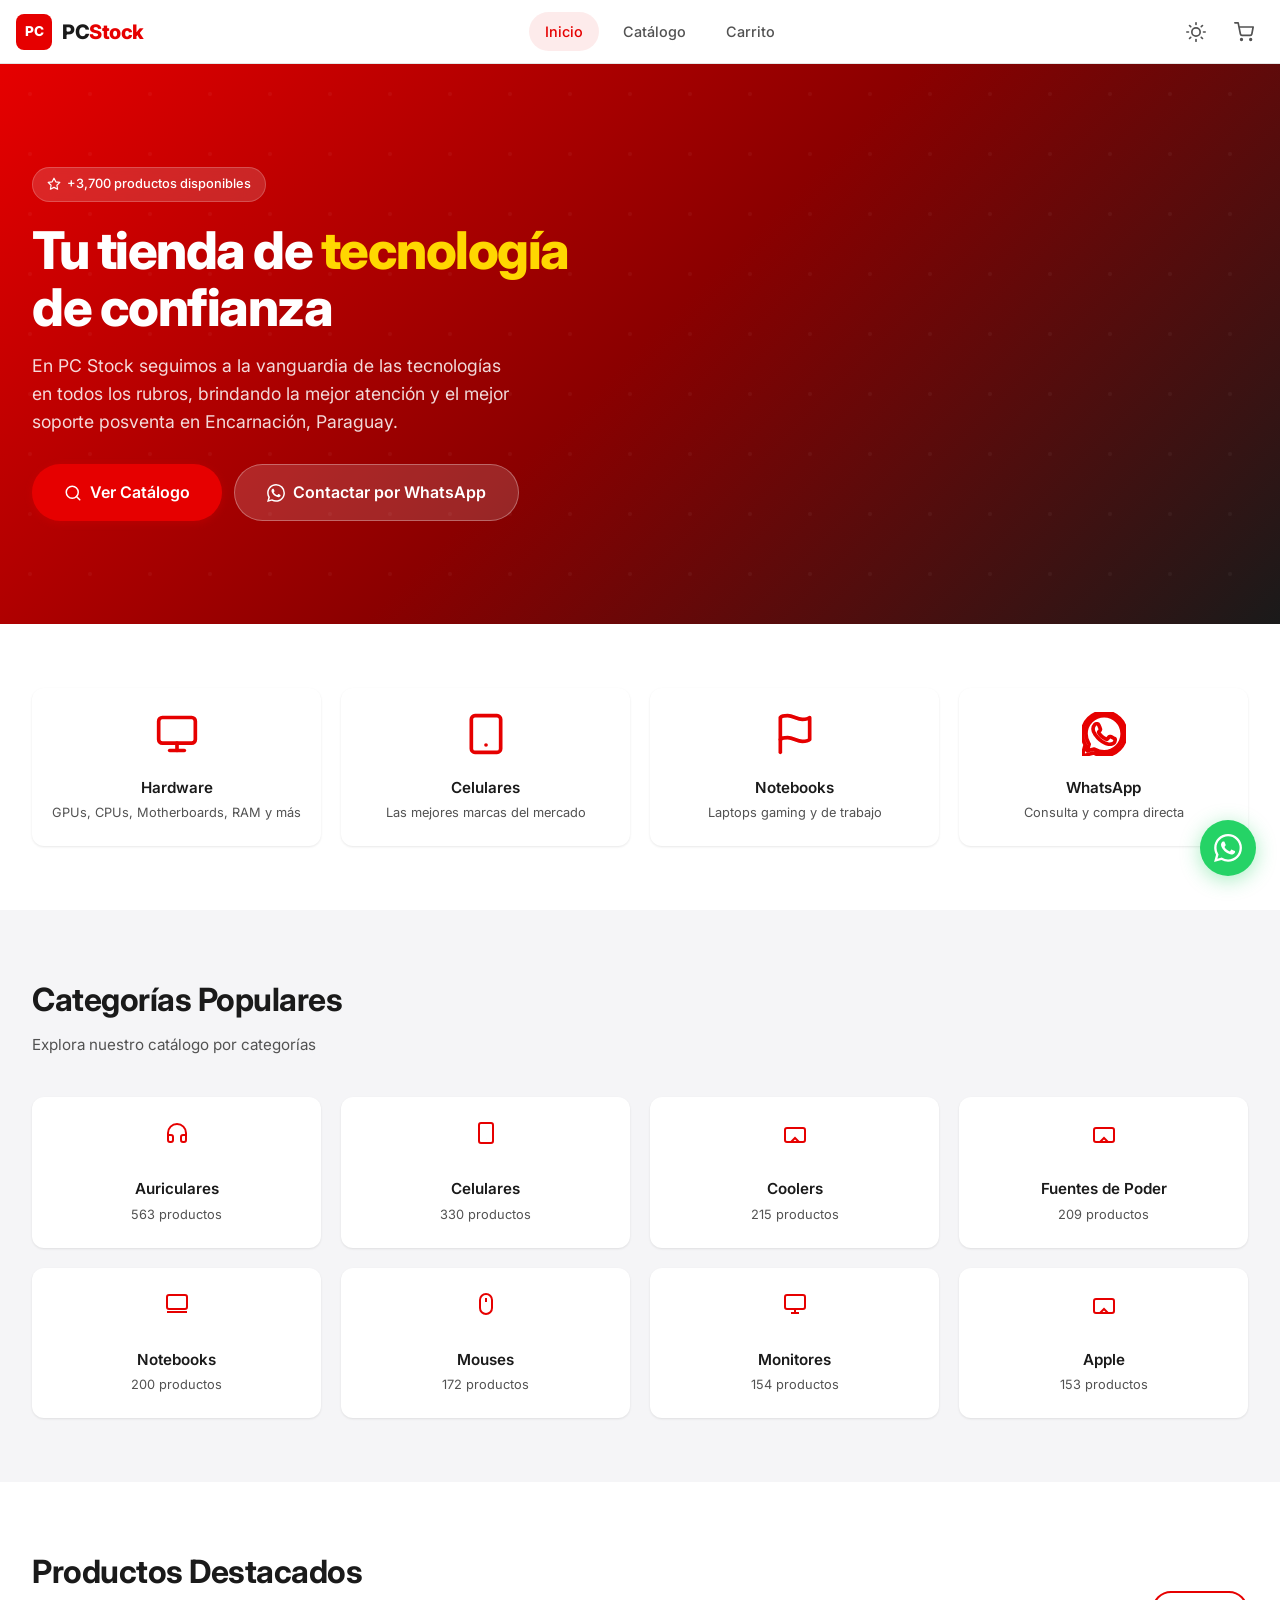
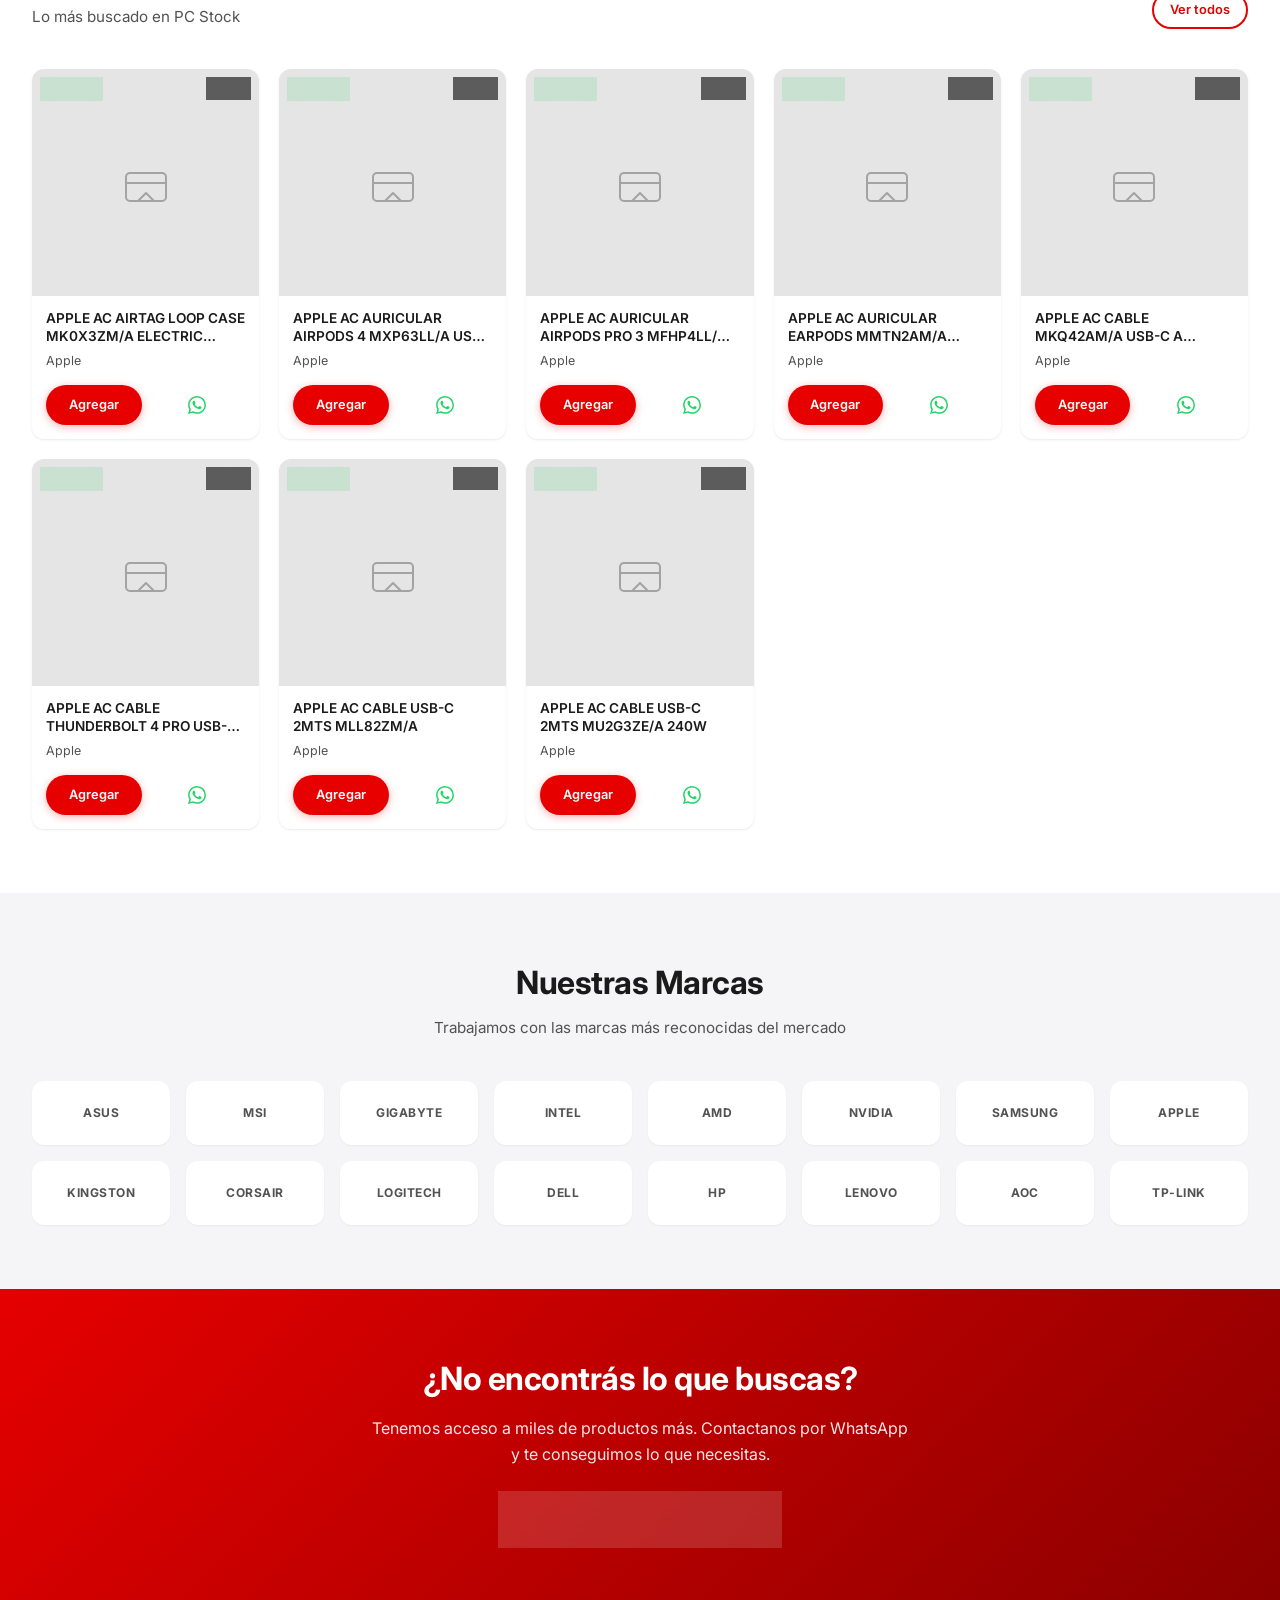
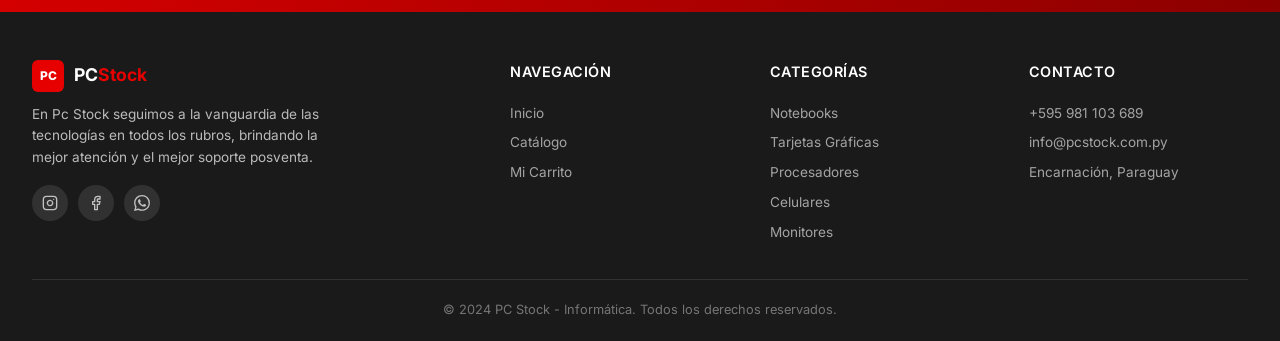
==== commit ab43abdf: "fix: resolve init race condition for reliable page loading" ====
--- a/index.html
+++ b/index.html
@@ -259,13 +259,15 @@
   <script src="assets/js/cart.js"></script>
   <script>
     // Init home page
-    document.addEventListener('DOMContentLoaded', () => {
+    document.addEventListener('DOMContentLoaded', init);
+window.addEventListener('load', init);
+function init() {
       PCS.initTheme();
       PCS.initMobileMenu();
       PCS.initCartBadge();
       PCS.loadHomeCategories();
       PCS.loadFeaturedProducts();
-    });
+    }
   </script>
 </body>
 </html>
